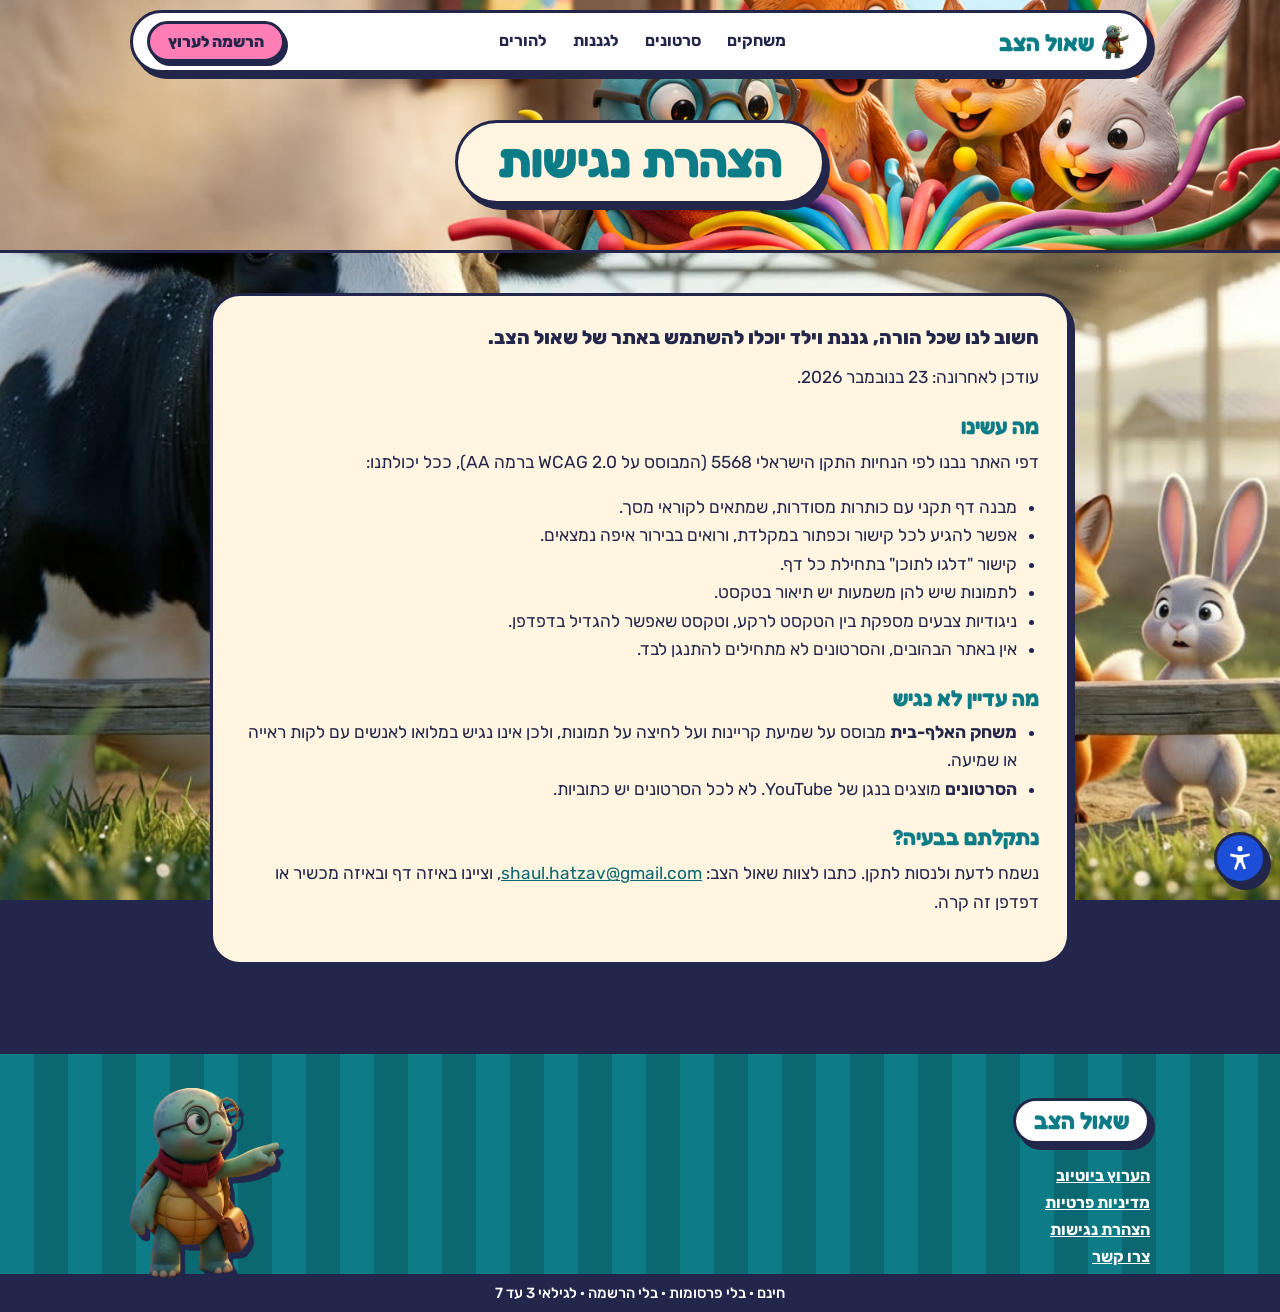
==== accessibility/index.html @ 803a39c1 "Add files via upload" ====
<!doctype html>
<html lang="he" dir="rtl">
<head>
<meta charset="utf-8">
<meta property="og:image" content="https://shaulhatzav.co.il/img/share-sq.jpg">
<meta property="og:image:width" content="500">
<meta property="og:image:height" content="500">
<meta property="og:title" content="הצהרת נגישות | שאול הצב">
<meta property="og:description" content="הצהרת הנגישות של האתר שאול הצב.">
<meta property="og:url" content="https://shaulhatzav.co.il/accessibility/">
<meta property="og:type" content="website">
<meta name="twitter:card" content="summary">
<meta name="viewport" content="width=device-width, initial-scale=1">
<title>הצהרת נגישות | שאול הצב</title>
<meta name="description" content="הצהרת הנגישות של האתר שאול הצב.">
<link rel="canonical" href="https://shaulhatzav.co.il/accessibility/">
<link rel="icon" href="../img/shaul.png">
<link rel="preconnect" href="https://fonts.googleapis.com">
<link rel="preconnect" href="https://fonts.gstatic.com" crossorigin>
<link href="https://fonts.googleapis.com/css2?family=Fredoka:wght@500;600;700&family=Rubik:wght@400;500;700;800;900&display=swap" rel="stylesheet">
<link rel="stylesheet" href="../css/site.css?v=2">
</head>
<body>
<a class="skip" href="#main">דלגו לתוכן</a>
<header class="bar"><div class="b st">
  <a class="logo" href="../index.html"><img src="../img/shaul.png" alt="" width="313" height="398">שאול הצב</a>
  <nav aria-label="ראשי"><a href="../alef-bet/">משחקים</a><a href="../videos/">סרטונים</a><a href="../gan/">לגננות</a><a href="../index.html#about">להורים</a></nav>
  <details class="menu"><summary>תפריט</summary><div class="st"><a href="../alef-bet/">משחקים</a><a href="../videos/">סרטונים</a><a href="../gan/">לגננות</a><a href="../index.html#about">להורים</a></div></details>
  <a class="pill p" href="https://www.youtube.com/channel/UC1-MnNsGyyjfJZPgiCrN3sg?sub_confirmation=1" rel="noopener">הרשמה לערוץ</a>
</div></header>
<main id="main">

<div class="pagehead" style="background-image:url(../img/bg/clay-c.jpg)"><div class="in"><h1 class="st">הצהרת נגישות</h1></div></div>
<div class="page" style="background-image:url(../img/bg/milk-farm.jpg)"><div class="in">
  <div class="panel st">
    <p class="lead">חשוב לנו שכל הורה, גננת וילד יוכלו להשתמש באתר של שאול הצב.</p>
    <p>עודכן לאחרונה: 23 בנובמבר 2026.</p>
    <h2 class="h3">מה עשינו</h2>
    <p>דפי האתר נבנו לפי הנחיות התקן הישראלי 5568 (המבוסס על WCAG 2.0 ברמה AA), ככל יכולתנו:</p>
    <ul>
      <li>מבנה דף תקני עם כותרות מסודרות, שמתאים לקוראי מסך.</li>
      <li>אפשר להגיע לכל קישור וכפתור במקלדת, ורואים בבירור איפה נמצאים.</li>
      <li>קישור "דלגו לתוכן" בתחילת כל דף.</li>
      <li>לתמונות שיש להן משמעות יש תיאור בטקסט.</li>
      <li>ניגודיות צבעים מספקת בין הטקסט לרקע, וטקסט שאפשר להגדיל בדפדפן.</li>
      <li>אין באתר הבהובים, והסרטונים לא מתחילים להתנגן לבד.</li>
    </ul>
    <h2 class="h3">מה עדיין לא נגיש</h2>
    <ul>
      <li><b>משחק האלף-בית</b> מבוסס על שמיעת קריינות ועל לחיצה על תמונות, ולכן אינו נגיש במלואו לאנשים עם לקות ראייה או שמיעה.</li>
      <li><b>הסרטונים</b> מוצגים בנגן של YouTube. לא לכל הסרטונים יש כתוביות.</li>
    </ul>
    <h2 class="h3">נתקלתם בבעיה?</h2>
    <p>נשמח לדעת ולנסות לתקן. כתבו לצוות שאול הצב: <a href="mailto:shaul.hatzav@gmail.com">shaul.hatzav@gmail.com</a>, וציינו באיזה דף ובאיזה מכשיר או דפדפן זה קרה.</p>
  </div>
</div></div>

</main>
<footer><div class="in">
  <div>
    <a class="logo st" href="../index.html">שאול הצב</a>
    <nav aria-label="תחתון">
      <a href="https://www.youtube.com/channel/UC1-MnNsGyyjfJZPgiCrN3sg" rel="noopener">הערוץ ביוטיוב</a>
      <a href="../privacy/">מדיניות פרטיות</a>
      <a href="../accessibility/">הצהרת נגישות</a>
      <a href="mailto:shaul.hatzav@gmail.com">צרו קשר</a>
    </nav>
  </div>
  <img class="s" src="../img/shaul.png" alt="" width="313" height="398" loading="lazy">
</div><div class="copy">חינם · בלי פרסומות · בלי הרשמה · לגילאי 3 עד 7</div></footer>
<a class="a11y st" href="../accessibility/" aria-label="הצהרת נגישות"><svg viewBox="0 0 24 24" aria-hidden="true"><circle cx="12" cy="4" r="2.2"/><path d="M4 8.2c2.6.8 5.3 1.2 8 1.2s5.4-.4 8-1.2l.5 1.9c-1.9.6-3.8 1-5.7 1.2v3.2l2.3 6.6-1.9.7L12.6 16h-1.2l-2.6 6.2-1.9-.7 2.3-6.6v-3.2c-1.9-.2-3.8-.6-5.7-1.2z"/></svg></a>
</body>
</html>
---- css/site.css ----
﻿/* shaulhatzav.co.il — shared styles (23/11/2026).
   Look: real episode art behind every section, text on opaque "sticker" cards (3px ink outline + hard shadow),
   Fredoka headings, Rubik text. Colours with white text are dark enough for WCAG AA (teal-d 4.9:1, purple 5.6:1). */
:root { --cream: #fff5e1; --teal: #17a3a8; --teal-d: #0e7c86; --teal-dd: #0b6770; --yellow: #ffd23f; --red: #d9432a; --pink: #ff7eb6; --purple: #6a48f0; --ink: #22264a; --sky: #7fd0ea; --mint: #a5dcc0; }
* { box-sizing: border-box; }
html { scroll-behavior: smooth; }
html, body { margin: 0; overflow-x: hidden; max-width: 100%; }
body { font-family: 'Rubik', 'Heebo', 'Segoe UI', Arial, sans-serif; color: var(--ink); background: var(--ink); font-size: 100%; }
h1, h2, h3 { font-family: 'Fredoka', 'Rubik', sans-serif; font-weight: 700; margin: 0; line-height: 1.12; }
h2 { font-size: clamp(1.9rem, 5vw, 2.8rem); color: var(--teal-d); }
h3, h2.h3 { font-size: 1.35rem; color: var(--teal-d); margin-top: 22px; }
a { color: var(--teal-dd); }
img { max-width: 100%; height: auto; }
.in { max-width: 1060px; margin: 0 auto; padding: 0 20px; position: relative; }
.st { border: 3px solid var(--ink); box-shadow: 5px 6px 0 var(--ink); }
.skip { position: absolute; top: -60px; right: 10px; background: var(--yellow); color: var(--ink); padding: 10px 16px; border-radius: 12px; font-weight: 800; z-index: 50; }
.skip:focus { top: 10px; }
:focus-visible { outline: 4px solid var(--ink); outline-offset: 3px; box-shadow: 0 0 0 7px #fff; }

.pill { display: inline-block; background: #fff; color: var(--ink); font-weight: 800; text-decoration: none; padding: 11px 24px; border-radius: 999px; font-size: 1.05rem; border: 3px solid var(--ink); box-shadow: 4px 5px 0 var(--ink); transition: transform .12s, box-shadow .12s; }
.pill:hover { transform: translate(2px, 2px); box-shadow: 2px 3px 0 var(--ink); }
.pill.y { background: var(--yellow); }
.pill.big { font-size: 1.35rem; padding: 14px 32px; font-weight: 900; }
.pill.t { background: var(--teal-d); color: #fff; }
.pill.p { background: var(--pink); }

/* top bar */
.bar { position: sticky; top: 10px; z-index: 20; margin: 0 auto; max-width: 1060px; padding: 0 20px; height: 0; }
.bar .b { background: #fff; border-radius: 999px; padding: 8px 10px 8px 14px; display: flex; align-items: center; justify-content: space-between; gap: 10px; }
.logo { font-family: 'Fredoka', sans-serif; font-weight: 700; font-size: 1.45rem; color: var(--teal-d); white-space: nowrap; padding-right: 8px; text-decoration: none; display: inline-flex; align-items: center; gap: 8px; }
.logo img { height: 34px; width: auto; }
.bar nav { display: flex; gap: 22px; font-weight: 700; }
.bar nav a { color: var(--ink); text-decoration: none; padding: 4px 2px; border-bottom: 3px solid transparent; }
.bar nav a:hover, .bar nav a[aria-current] { border-bottom-color: var(--teal-d); }
.bar .pill { padding: 8px 18px; font-size: .98rem; box-shadow: 3px 4px 0 var(--ink); white-space: nowrap; }
.menu { display: none; }

/* sections on episode art */
section, .hero, .pagehead { position: relative; background: center / cover no-repeat; border-bottom: 3px solid var(--ink); }
section { padding: 60px 0; scroll-margin-top: 80px; }
.panel { background: var(--cream); border-radius: 30px; padding: 26px 28px 30px; }
.panel p, .panel li { font-size: 1.08rem; line-height: 1.65; }
.panel p { margin: 10px 0 16px; }
.panel p.lead { font-weight: 800; font-size: 1.2rem; margin-bottom: 0; }
.side { display: grid; grid-template-columns: minmax(0, 480px) 1fr; }
.side.l { grid-template-columns: 1fr minmax(0, 480px); } .side.l .panel { grid-column: 2; }

.hero { background-position: 70% center; padding: 110px 0 70px; min-height: 600px; display: flex; align-items: center; }
.hero .in { width: 100%; }
.hero .panel { background: var(--teal-d); color: #fff; max-width: 480px; margin-right: auto; margin-left: 0; text-align: center; padding: 26px 24px 30px; position: relative; }
.hero h1 { font-size: clamp(2.5rem, 7vw, 4rem); color: #fff; -webkit-text-stroke: 9px var(--ink); paint-order: stroke fill; }
.hero h1 span { color: var(--yellow); white-space: nowrap; }
.hero p { font-size: 1.15rem; font-weight: 500; line-height: 1.5; margin: 12px 0 18px; }
.btns { display: flex; gap: 12px; flex-wrap: wrap; justify-content: center; }
.new { position: absolute; top: -20px; right: 8px; background: var(--red); color: #fff; font-weight: 900; padding: 7px 16px; border-radius: 16px; transform: rotate(6deg); }
.rib { overflow: hidden; padding: 16px 0; margin: -32px 0 -18px; position: relative; z-index: 3; }
.ribbon { background: var(--yellow); border-block: 3px solid var(--ink); transform: rotate(-1.4deg) scale(1.05); font-family: 'Fredoka', sans-serif; font-weight: 700; font-size: 1.45rem; white-space: nowrap; overflow: hidden; padding: 9px 0; text-align: center; }

.title { display: table; margin: 0 auto 26px; background: var(--cream); border-radius: 999px; padding: 8px 34px 12px; text-align: center; }
.grid { display: grid; grid-template-columns: repeat(3, 1fr); gap: 20px; }
.card { border-radius: 26px; overflow: hidden; background: #fff; text-align: center; display: flex; flex-direction: column; }
.card .pic { aspect-ratio: 16 / 10; background: center / cover; position: relative; border-bottom: 3px solid var(--ink); display: block; }
.card .pic span { position: absolute; inset: 0; display: grid; place-items: center; font-size: 3rem; color: #fff; text-shadow: 0 3px 0 var(--ink); }
.card .ft { padding: 14px 12px 18px; display: flex; flex-direction: column; align-items: center; flex: 1; }
.tag { display: inline-block; font-weight: 800; font-size: .85rem; padding: 3px 12px; border-radius: 999px; border: 2px solid var(--ink); margin-bottom: 8px; }
.card h3 { font-family: 'Rubik', sans-serif; font-weight: 800; font-size: 1.12rem; color: var(--ink); margin: 0 0 12px; line-height: 1.3; flex: 1; }

.player { margin-top: 26px; background: var(--cream); border-radius: 30px; padding: 18px 18px 20px; }
.player h3, .player h2.h3 { margin: 0 6px 12px; }
.frame { position: relative; aspect-ratio: 16 / 9; border-radius: 20px; overflow: hidden; background: #000; border: 3px solid var(--ink); }
.frame iframe { position: absolute; inset: 0; width: 100%; height: 100%; border: 0; }
.player .row { display: flex; flex-wrap: wrap; gap: 12px; align-items: center; justify-content: space-between; margin: 14px 6px 0; }
.player .row p { margin: 0; font-weight: 600; }

.friends { min-height: 560px; display: flex; align-items: flex-start; background-position: center 60%; }
.friends .in { width: 100%; text-align: center; }
.friends .title { margin-bottom: 0; }
.friends p { display: table; margin: 12px auto 0; background: #fff; border-radius: 18px; padding: 8px 18px; font-weight: 600; font-size: 1.05rem; }

.pocket .panel { background: var(--purple); color: #fff; display: grid; grid-template-columns: 1fr auto; gap: 26px; align-items: center; max-width: 780px; margin: 0 auto; }
.pocket h2 { color: #fff; -webkit-text-stroke: 7px var(--ink); paint-order: stroke fill; }
.pocket ol { margin: 0 0 18px; padding: 0 20px 0 0; font-weight: 700; line-height: 1.9; }
.qr { background: #fff; border-radius: 24px; padding: 12px; width: 190px; text-align: center; color: var(--ink); font-weight: 800; }
.qr img { width: 100%; height: auto; display: block; margin-bottom: 6px; image-rendering: pixelated; }

/* inner pages */
.pagehead { padding: 120px 0 46px; text-align: center; }
.pagehead h1 { display: inline-block; background: var(--cream); border-radius: 999px; padding: 10px 40px 14px; font-size: clamp(2rem, 6vw, 3rem); color: var(--teal-d); }
.page { background: center / cover fixed no-repeat; padding: 40px 0 60px; border-bottom: 3px solid var(--ink); }
.page .panel { max-width: 860px; margin: 0 auto 26px; }
.page .panel > :first-child { margin-top: 0; }
.page ul, .page ol { padding-right: 22px; margin: 8px 0 16px; }
.letters { display: grid; grid-template-columns: repeat(auto-fill, minmax(120px, 1fr)); gap: 10px; margin: 14px 0 6px; padding: 0; list-style: none; }
.letters li { background: #fff; border: 2px solid var(--ink); border-radius: 16px; padding: 8px 10px; text-align: center; font-weight: 700; line-height: 1.3; }
.letters b { display: block; font-family: 'Fredoka', sans-serif; font-size: 2rem; color: var(--teal-d); line-height: 1; }
.world { font-weight: 800; margin: 18px 0 0; }
.vgrid { display: grid; grid-template-columns: 1fr 1fr; gap: 22px; }
.vgrid .player { margin: 0; }

footer { background: repeating-linear-gradient(90deg, var(--teal-d) 0 34px, var(--teal-dd) 34px 68px); color: #fff; padding: 34px 0 0; position: relative; }
footer .in { display: flex; justify-content: space-between; align-items: flex-end; gap: 20px; }
footer .logo { background: #fff; border-radius: 999px; padding: 5px 18px 7px; margin-bottom: 14px; }
footer nav a { color: #fff; font-weight: 700; display: block; margin: 8px 0; }
footer img.s { height: 190px; width: auto; margin-bottom: -4px; filter: drop-shadow(5px 6px 0 var(--ink)); }
.copy { background: var(--ink); color: #fff; text-align: center; padding: 10px; font-size: .92rem; font-weight: 500; }
.a11y { position: fixed; z-index: 30; bottom: 16px; right: 14px; width: 52px; height: 52px; border-radius: 50%; display: grid; place-items: center; background: #1d4ed8; text-decoration: none; }
.a11y svg { width: 28px; height: 28px; fill: #fff; }

@media (max-width: 760px) {
  .bar nav { display: none; }
  .menu { display: block; position: relative; }
  .menu summary { list-style: none; cursor: pointer; font-weight: 800; padding: 6px 12px; border: 3px solid var(--ink); border-radius: 999px; background: var(--yellow); }
  .menu summary::-webkit-details-marker { display: none; }
  .menu div { position: absolute; top: 48px; left: -10px; background: #fff; border-radius: 20px; padding: 8px 16px; min-width: 200px; }
  .menu div a { display: block; padding: 10px 0; font-weight: 700; color: var(--ink); text-decoration: none; border-bottom: 2px solid #22264a22; }
  .menu div a:last-child { border-bottom: 0; }
  .bar .b { padding: 6px 8px 6px 10px; gap: 6px; } .logo { font-size: 1.2rem; padding-right: 2px; } .logo img { height: 28px; }
  .bar .pill { padding: 7px 12px; font-size: .9rem; }
  .hero { padding: 300px 0 46px; min-height: 0; background-position: 62% top; background-size: auto 330px; background-color: var(--teal-d); align-items: flex-end; }
  .hero .panel { margin: 0 auto; }
  section { padding: 230px 0 34px; background-size: auto 250px; background-position: center top; background-color: var(--cream); }
  section.plain { padding-top: 40px; background-size: cover; }
  .side, .side.l { grid-template-columns: 1fr; } .side.l .panel { grid-column: 1; }
  .grid { grid-template-columns: 1fr 1fr; gap: 14px; }
  .grid .card:first-child { grid-column: 1 / -1; }
  .friends { min-height: 0; padding-top: 30px; padding-bottom: 250px; background-position: center bottom; }
  .pocket .panel { grid-template-columns: 1fr; text-align: center; } .pocket ol { display: inline-block; text-align: right; } .qr { margin: 0 auto; }
  .ribbon { font-size: 1.1rem; }
  .panel { padding: 22px 20px 24px; }
  .pagehead { padding: 96px 0 30px; }
  .page { background-attachment: scroll; padding: 26px 0 40px; }
  .vgrid { grid-template-columns: 1fr; }
  footer img.s { height: 130px; width: auto; }
}
@media (prefers-reduced-motion: reduce) { html { scroll-behavior: auto; } .pill { transition: none; } .pill:hover { transform: none; } }
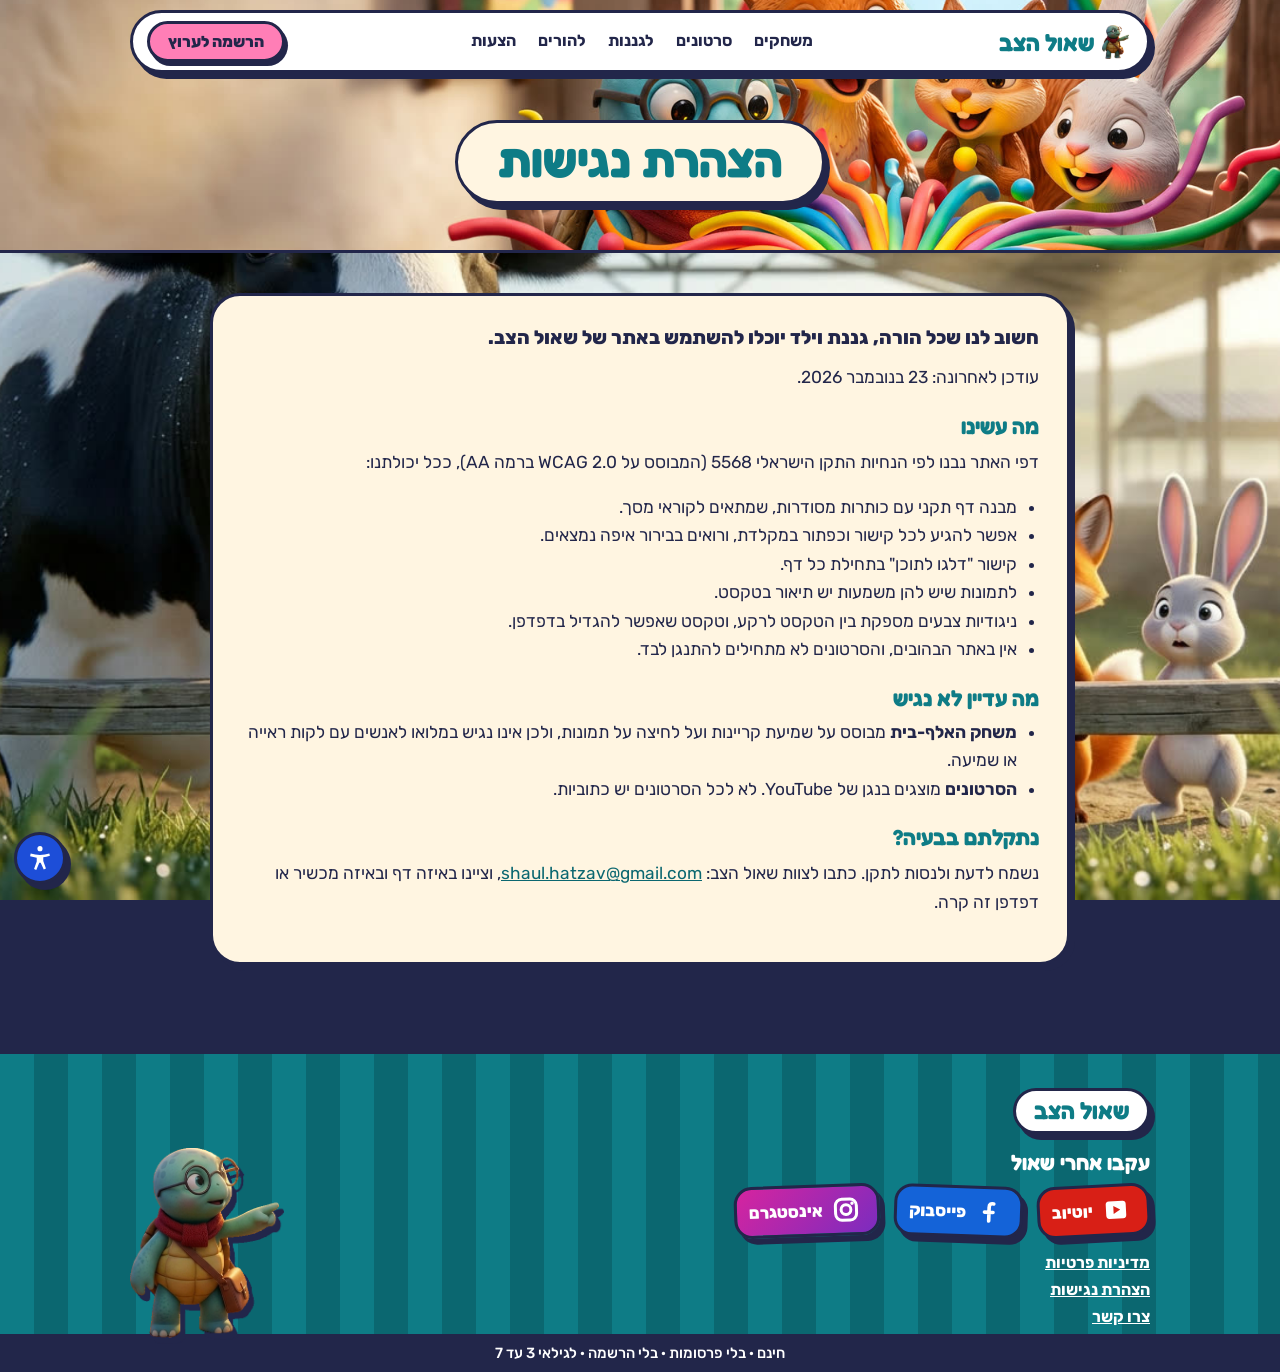
==== commit b8da7a0f: "Add files via upload" ====
--- a/accessibility/index.html
+++ b/accessibility/index.html
@@ -18,14 +18,14 @@
 <link rel="preconnect" href="https://fonts.googleapis.com">
 <link rel="preconnect" href="https://fonts.gstatic.com" crossorigin>
 <link href="https://fonts.googleapis.com/css2?family=Fredoka:wght@500;600;700&family=Rubik:wght@400;500;700;800;900&display=swap" rel="stylesheet">
-<link rel="stylesheet" href="../css/site.css?v=2">
+<link rel="stylesheet" href="../css/site.css?v=5">
 </head>
 <body>
 <a class="skip" href="#main">דלגו לתוכן</a>
 <header class="bar"><div class="b st">
   <a class="logo" href="../index.html"><img src="../img/shaul.png" alt="" width="313" height="398">שאול הצב</a>
-  <nav aria-label="ראשי"><a href="../alef-bet/">משחקים</a><a href="../videos/">סרטונים</a><a href="../gan/">לגננות</a><a href="../index.html#about">להורים</a></nav>
-  <details class="menu"><summary>תפריט</summary><div class="st"><a href="../alef-bet/">משחקים</a><a href="../videos/">סרטונים</a><a href="../gan/">לגננות</a><a href="../index.html#about">להורים</a></div></details>
+  <nav aria-label="ראשי"><a href="../alef-bet/">משחקים</a><a href="../videos/">סרטונים</a><a href="../gan/">לגננות</a><a href="../index.html#about">להורים</a><a href="../index.html#ideas">הצעות</a></nav>
+  <details class="menu"><summary>תפריט</summary><div class="st"><a href="../alef-bet/">משחקים</a><a href="../videos/">סרטונים</a><a href="../gan/">לגננות</a><a href="../index.html#about">להורים</a><a href="../index.html#ideas">הצעות</a></div></details>
   <a class="pill p" href="https://www.youtube.com/channel/UC1-MnNsGyyjfJZPgiCrN3sg?sub_confirmation=1" rel="noopener">הרשמה לערוץ</a>
 </div></header>
 <main id="main">
@@ -60,7 +60,7 @@
   <div>
     <a class="logo st" href="../index.html">שאול הצב</a>
     <nav aria-label="תחתון">
-      <a href="https://www.youtube.com/channel/UC1-MnNsGyyjfJZPgiCrN3sg" rel="noopener">הערוץ ביוטיוב</a>
+      <div class="follow"><p class="fh">עקבו אחרי שאול</p><div class="soc"><a class="st yt" href="https://www.youtube.com/channel/UC1-MnNsGyyjfJZPgiCrN3sg" rel="noopener" aria-label="שאול הצב ביוטיוב"><svg viewBox="0 0 24 24" aria-hidden="true"><path d="M4 7.6q0-2.6 2.6-2.6h10.8q2.6 0 2.6 2.6v8.8q0 2.6-2.6 2.6H6.6q-2.6 0-2.6-2.6z" fill="#fff"/><path d="M10 8.8l5.4 3.2-5.4 3.2z" fill="#d81f16"/></svg><span>יוטיוב</span></a><a class="st fb" href="https://www.facebook.com/profile.php?id=61596249973503" rel="noopener" aria-label="שאול הצב בפייסבוק"><svg viewBox="0 0 24 24" aria-hidden="true"><path d="M15.6 5.4q-3.6-.8-3.6 3v10.8M8.4 12.2h6.8" fill="none" stroke="#fff" stroke-width="2.9" stroke-linecap="round" stroke-linejoin="round"/></svg><span>פייסבוק</span></a><a class="st ig" href="https://www.instagram.com/shaul.hatzav/" rel="noopener" aria-label="שאול הצב באינסטגרם"><svg viewBox="0 0 24 24" aria-hidden="true"><rect x="3.6" y="3.6" width="16.8" height="16.8" rx="5.2" fill="none" stroke="#fff" stroke-width="2.4"/><circle cx="12" cy="12" r="3.9" fill="none" stroke="#fff" stroke-width="2.4"/><circle cx="17" cy="7" r="1.4" fill="#fff"/></svg><span>אינסטגרם</span></a></div></div>
       <a href="../privacy/">מדיניות פרטיות</a>
       <a href="../accessibility/">הצהרת נגישות</a>
       <a href="mailto:shaul.hatzav@gmail.com">צרו קשר</a>
--- a/css/site.css
+++ b/css/site.css
@@ -1,137 +1,149 @@
-﻿/* shaulhatzav.co.il — shared styles (23/11/2026).
-   Look: real episode art behind every section, text on opaque "sticker" cards (3px ink outline + hard shadow),
-   Fredoka headings, Rubik text. Colours with white text are dark enough for WCAG AA (teal-d 4.9:1, purple 5.6:1). */
-:root { --cream: #fff5e1; --teal: #17a3a8; --teal-d: #0e7c86; --teal-dd: #0b6770; --yellow: #ffd23f; --red: #d9432a; --pink: #ff7eb6; --purple: #6a48f0; --ink: #22264a; --sky: #7fd0ea; --mint: #a5dcc0; }
-* { box-sizing: border-box; }
-html { scroll-behavior: smooth; }
-html, body { margin: 0; overflow-x: hidden; max-width: 100%; }
-body { font-family: 'Rubik', 'Heebo', 'Segoe UI', Arial, sans-serif; color: var(--ink); background: var(--ink); font-size: 100%; }
-h1, h2, h3 { font-family: 'Fredoka', 'Rubik', sans-serif; font-weight: 700; margin: 0; line-height: 1.12; }
-h2 { font-size: clamp(1.9rem, 5vw, 2.8rem); color: var(--teal-d); }
-h3, h2.h3 { font-size: 1.35rem; color: var(--teal-d); margin-top: 22px; }
-a { color: var(--teal-dd); }
-img { max-width: 100%; height: auto; }
-.in { max-width: 1060px; margin: 0 auto; padding: 0 20px; position: relative; }
-.st { border: 3px solid var(--ink); box-shadow: 5px 6px 0 var(--ink); }
-.skip { position: absolute; top: -60px; right: 10px; background: var(--yellow); color: var(--ink); padding: 10px 16px; border-radius: 12px; font-weight: 800; z-index: 50; }
-.skip:focus { top: 10px; }
-:focus-visible { outline: 4px solid var(--ink); outline-offset: 3px; box-shadow: 0 0 0 7px #fff; }
-
-.pill { display: inline-block; background: #fff; color: var(--ink); font-weight: 800; text-decoration: none; padding: 11px 24px; border-radius: 999px; font-size: 1.05rem; border: 3px solid var(--ink); box-shadow: 4px 5px 0 var(--ink); transition: transform .12s, box-shadow .12s; }
-.pill:hover { transform: translate(2px, 2px); box-shadow: 2px 3px 0 var(--ink); }
-.pill.y { background: var(--yellow); }
-.pill.big { font-size: 1.35rem; padding: 14px 32px; font-weight: 900; }
-.pill.t { background: var(--teal-d); color: #fff; }
-.pill.p { background: var(--pink); }
-
-/* top bar */
-.bar { position: sticky; top: 10px; z-index: 20; margin: 0 auto; max-width: 1060px; padding: 0 20px; height: 0; }
-.bar .b { background: #fff; border-radius: 999px; padding: 8px 10px 8px 14px; display: flex; align-items: center; justify-content: space-between; gap: 10px; }
-.logo { font-family: 'Fredoka', sans-serif; font-weight: 700; font-size: 1.45rem; color: var(--teal-d); white-space: nowrap; padding-right: 8px; text-decoration: none; display: inline-flex; align-items: center; gap: 8px; }
-.logo img { height: 34px; width: auto; }
-.bar nav { display: flex; gap: 22px; font-weight: 700; }
-.bar nav a { color: var(--ink); text-decoration: none; padding: 4px 2px; border-bottom: 3px solid transparent; }
-.bar nav a:hover, .bar nav a[aria-current] { border-bottom-color: var(--teal-d); }
-.bar .pill { padding: 8px 18px; font-size: .98rem; box-shadow: 3px 4px 0 var(--ink); white-space: nowrap; }
-.menu { display: none; }
-
-/* sections on episode art */
-section, .hero, .pagehead { position: relative; background: center / cover no-repeat; border-bottom: 3px solid var(--ink); }
-section { padding: 60px 0; scroll-margin-top: 80px; }
-.panel { background: var(--cream); border-radius: 30px; padding: 26px 28px 30px; }
-.panel p, .panel li { font-size: 1.08rem; line-height: 1.65; }
-.panel p { margin: 10px 0 16px; }
-.panel p.lead { font-weight: 800; font-size: 1.2rem; margin-bottom: 0; }
-.side { display: grid; grid-template-columns: minmax(0, 480px) 1fr; }
-.side.l { grid-template-columns: 1fr minmax(0, 480px); } .side.l .panel { grid-column: 2; }
-
-.hero { background-position: 70% center; padding: 110px 0 70px; min-height: 600px; display: flex; align-items: center; }
-.hero .in { width: 100%; }
-.hero .panel { background: var(--teal-d); color: #fff; max-width: 480px; margin-right: auto; margin-left: 0; text-align: center; padding: 26px 24px 30px; position: relative; }
-.hero h1 { font-size: clamp(2.5rem, 7vw, 4rem); color: #fff; -webkit-text-stroke: 9px var(--ink); paint-order: stroke fill; }
-.hero h1 span { color: var(--yellow); white-space: nowrap; }
-.hero p { font-size: 1.15rem; font-weight: 500; line-height: 1.5; margin: 12px 0 18px; }
-.btns { display: flex; gap: 12px; flex-wrap: wrap; justify-content: center; }
-.new { position: absolute; top: -20px; right: 8px; background: var(--red); color: #fff; font-weight: 900; padding: 7px 16px; border-radius: 16px; transform: rotate(6deg); }
-.rib { overflow: hidden; padding: 16px 0; margin: -32px 0 -18px; position: relative; z-index: 3; }
-.ribbon { background: var(--yellow); border-block: 3px solid var(--ink); transform: rotate(-1.4deg) scale(1.05); font-family: 'Fredoka', sans-serif; font-weight: 700; font-size: 1.45rem; white-space: nowrap; overflow: hidden; padding: 9px 0; text-align: center; }
-
-.title { display: table; margin: 0 auto 26px; background: var(--cream); border-radius: 999px; padding: 8px 34px 12px; text-align: center; }
-.grid { display: grid; grid-template-columns: repeat(3, 1fr); gap: 20px; }
-.card { border-radius: 26px; overflow: hidden; background: #fff; text-align: center; display: flex; flex-direction: column; }
-.card .pic { aspect-ratio: 16 / 10; background: center / cover; position: relative; border-bottom: 3px solid var(--ink); display: block; }
-.card .pic span { position: absolute; inset: 0; display: grid; place-items: center; font-size: 3rem; color: #fff; text-shadow: 0 3px 0 var(--ink); }
-.card .ft { padding: 14px 12px 18px; display: flex; flex-direction: column; align-items: center; flex: 1; }
-.tag { display: inline-block; font-weight: 800; font-size: .85rem; padding: 3px 12px; border-radius: 999px; border: 2px solid var(--ink); margin-bottom: 8px; }
-.card h3 { font-family: 'Rubik', sans-serif; font-weight: 800; font-size: 1.12rem; color: var(--ink); margin: 0 0 12px; line-height: 1.3; flex: 1; }
-
-.player { margin-top: 26px; background: var(--cream); border-radius: 30px; padding: 18px 18px 20px; }
-.player h3, .player h2.h3 { margin: 0 6px 12px; }
-.frame { position: relative; aspect-ratio: 16 / 9; border-radius: 20px; overflow: hidden; background: #000; border: 3px solid var(--ink); }
-.frame iframe { position: absolute; inset: 0; width: 100%; height: 100%; border: 0; }
-.player .row { display: flex; flex-wrap: wrap; gap: 12px; align-items: center; justify-content: space-between; margin: 14px 6px 0; }
-.player .row p { margin: 0; font-weight: 600; }
-
-.friends { min-height: 560px; display: flex; align-items: flex-start; background-position: center 60%; }
-.friends .in { width: 100%; text-align: center; }
-.friends .title { margin-bottom: 0; }
-.friends p { display: table; margin: 12px auto 0; background: #fff; border-radius: 18px; padding: 8px 18px; font-weight: 600; font-size: 1.05rem; }
-
-.pocket .panel { background: var(--purple); color: #fff; display: grid; grid-template-columns: 1fr auto; gap: 26px; align-items: center; max-width: 780px; margin: 0 auto; }
-.pocket h2 { color: #fff; -webkit-text-stroke: 7px var(--ink); paint-order: stroke fill; }
-.pocket ol { margin: 0 0 18px; padding: 0 20px 0 0; font-weight: 700; line-height: 1.9; }
-.qr { background: #fff; border-radius: 24px; padding: 12px; width: 190px; text-align: center; color: var(--ink); font-weight: 800; }
-.qr img { width: 100%; height: auto; display: block; margin-bottom: 6px; image-rendering: pixelated; }
-
-/* inner pages */
-.pagehead { padding: 120px 0 46px; text-align: center; }
-.pagehead h1 { display: inline-block; background: var(--cream); border-radius: 999px; padding: 10px 40px 14px; font-size: clamp(2rem, 6vw, 3rem); color: var(--teal-d); }
-.page { background: center / cover fixed no-repeat; padding: 40px 0 60px; border-bottom: 3px solid var(--ink); }
-.page .panel { max-width: 860px; margin: 0 auto 26px; }
-.page .panel > :first-child { margin-top: 0; }
-.page ul, .page ol { padding-right: 22px; margin: 8px 0 16px; }
-.letters { display: grid; grid-template-columns: repeat(auto-fill, minmax(120px, 1fr)); gap: 10px; margin: 14px 0 6px; padding: 0; list-style: none; }
-.letters li { background: #fff; border: 2px solid var(--ink); border-radius: 16px; padding: 8px 10px; text-align: center; font-weight: 700; line-height: 1.3; }
-.letters b { display: block; font-family: 'Fredoka', sans-serif; font-size: 2rem; color: var(--teal-d); line-height: 1; }
-.world { font-weight: 800; margin: 18px 0 0; }
-.vgrid { display: grid; grid-template-columns: 1fr 1fr; gap: 22px; }
-.vgrid .player { margin: 0; }
-
-footer { background: repeating-linear-gradient(90deg, var(--teal-d) 0 34px, var(--teal-dd) 34px 68px); color: #fff; padding: 34px 0 0; position: relative; }
-footer .in { display: flex; justify-content: space-between; align-items: flex-end; gap: 20px; }
-footer .logo { background: #fff; border-radius: 999px; padding: 5px 18px 7px; margin-bottom: 14px; }
-footer nav a { color: #fff; font-weight: 700; display: block; margin: 8px 0; }
-footer img.s { height: 190px; width: auto; margin-bottom: -4px; filter: drop-shadow(5px 6px 0 var(--ink)); }
-.copy { background: var(--ink); color: #fff; text-align: center; padding: 10px; font-size: .92rem; font-weight: 500; }
-.a11y { position: fixed; z-index: 30; bottom: 16px; right: 14px; width: 52px; height: 52px; border-radius: 50%; display: grid; place-items: center; background: #1d4ed8; text-decoration: none; }
-.a11y svg { width: 28px; height: 28px; fill: #fff; }
-
-@media (max-width: 760px) {
-  .bar nav { display: none; }
-  .menu { display: block; position: relative; }
-  .menu summary { list-style: none; cursor: pointer; font-weight: 800; padding: 6px 12px; border: 3px solid var(--ink); border-radius: 999px; background: var(--yellow); }
-  .menu summary::-webkit-details-marker { display: none; }
-  .menu div { position: absolute; top: 48px; left: -10px; background: #fff; border-radius: 20px; padding: 8px 16px; min-width: 200px; }
-  .menu div a { display: block; padding: 10px 0; font-weight: 700; color: var(--ink); text-decoration: none; border-bottom: 2px solid #22264a22; }
-  .menu div a:last-child { border-bottom: 0; }
-  .bar .b { padding: 6px 8px 6px 10px; gap: 6px; } .logo { font-size: 1.2rem; padding-right: 2px; } .logo img { height: 28px; }
-  .bar .pill { padding: 7px 12px; font-size: .9rem; }
-  .hero { padding: 300px 0 46px; min-height: 0; background-position: 62% top; background-size: auto 330px; background-color: var(--teal-d); align-items: flex-end; }
-  .hero .panel { margin: 0 auto; }
-  section { padding: 230px 0 34px; background-size: auto 250px; background-position: center top; background-color: var(--cream); }
-  section.plain { padding-top: 40px; background-size: cover; }
-  .side, .side.l { grid-template-columns: 1fr; } .side.l .panel { grid-column: 1; }
-  .grid { grid-template-columns: 1fr 1fr; gap: 14px; }
-  .grid .card:first-child { grid-column: 1 / -1; }
-  .friends { min-height: 0; padding-top: 30px; padding-bottom: 250px; background-position: center bottom; }
-  .pocket .panel { grid-template-columns: 1fr; text-align: center; } .pocket ol { display: inline-block; text-align: right; } .qr { margin: 0 auto; }
-  .ribbon { font-size: 1.1rem; }
-  .panel { padding: 22px 20px 24px; }
-  .pagehead { padding: 96px 0 30px; }
-  .page { background-attachment: scroll; padding: 26px 0 40px; }
-  .vgrid { grid-template-columns: 1fr; }
-  footer img.s { height: 130px; width: auto; }
-}
-@media (prefers-reduced-motion: reduce) { html { scroll-behavior: auto; } .pill { transition: none; } .pill:hover { transform: none; } }
+﻿/* shaulhatzav.co.il — shared styles (23/11/2026).
+   Look: real episode art behind every section, text on opaque "sticker" cards (3px ink outline + hard shadow),
+   Fredoka headings, Rubik text. Colours with white text are dark enough for WCAG AA (teal-d 4.9:1, purple 5.6:1). */
+:root { --cream: #fff5e1; --teal: #17a3a8; --teal-d: #0e7c86; --teal-dd: #0b6770; --yellow: #ffd23f; --red: #d9432a; --pink: #ff7eb6; --purple: #6a48f0; --ink: #22264a; --sky: #7fd0ea; --mint: #a5dcc0; }
+* { box-sizing: border-box; }
+html { scroll-behavior: smooth; }
+html, body { margin: 0; overflow-x: hidden; max-width: 100%; }
+body { font-family: 'Rubik', 'Heebo', 'Segoe UI', Arial, sans-serif; color: var(--ink); background: var(--ink); font-size: 100%; }
+h1, h2, h3 { font-family: 'Fredoka', 'Rubik', sans-serif; font-weight: 700; margin: 0; line-height: 1.12; }
+h2 { font-size: clamp(1.9rem, 5vw, 2.8rem); color: var(--teal-d); }
+h3, h2.h3 { font-size: 1.35rem; color: var(--teal-d); margin-top: 22px; }
+a { color: var(--teal-dd); }
+img { max-width: 100%; height: auto; }
+.in { max-width: 1060px; margin: 0 auto; padding: 0 20px; position: relative; }
+.st { border: 3px solid var(--ink); box-shadow: 5px 6px 0 var(--ink); }
+.skip { position: absolute; top: -60px; right: 10px; background: var(--yellow); color: var(--ink); padding: 10px 16px; border-radius: 12px; font-weight: 800; z-index: 50; }
+.skip:focus { top: 10px; }
+:focus-visible { outline: 4px solid var(--ink); outline-offset: 3px; box-shadow: 0 0 0 7px #fff; }
+
+.pill { display: inline-block; background: #fff; color: var(--ink); font-weight: 800; text-decoration: none; padding: 11px 24px; border-radius: 999px; font-size: 1.05rem; border: 3px solid var(--ink); box-shadow: 4px 5px 0 var(--ink); transition: transform .12s, box-shadow .12s; }
+.pill:hover { transform: translate(2px, 2px); box-shadow: 2px 3px 0 var(--ink); }
+.pill.y { background: var(--yellow); }
+.pill.big { font-size: 1.35rem; padding: 14px 32px; font-weight: 900; }
+.pill.t { background: var(--teal-d); color: #fff; }
+.pill.p { background: var(--pink); }
+
+/* top bar */
+.bar { position: sticky; top: 10px; z-index: 20; margin: 0 auto; max-width: 1060px; padding: 0 20px; height: 0; }
+.bar .b { background: #fff; border-radius: 999px; padding: 8px 10px 8px 14px; display: flex; align-items: center; justify-content: space-between; gap: 10px; }
+.logo { font-family: 'Fredoka', sans-serif; font-weight: 700; font-size: 1.45rem; color: var(--teal-d); white-space: nowrap; padding-right: 8px; text-decoration: none; display: inline-flex; align-items: center; gap: 8px; }
+.logo img { height: 34px; width: auto; }
+.bar nav { display: flex; gap: 18px; font-weight: 700; }
+.bar nav a { color: var(--ink); text-decoration: none; padding: 4px 2px; border-bottom: 3px solid transparent; }
+.bar nav a:hover, .bar nav a[aria-current] { border-bottom-color: var(--teal-d); }
+.bar .pill { padding: 8px 18px; font-size: .98rem; box-shadow: 3px 4px 0 var(--ink); white-space: nowrap; }
+.menu { display: none; }
+
+/* sections on episode art */
+section, .hero, .pagehead { position: relative; background: center / cover no-repeat; border-bottom: 3px solid var(--ink); }
+section { padding: 60px 0; scroll-margin-top: 80px; }
+.panel { background: var(--cream); border-radius: 30px; padding: 26px 28px 30px; }
+.panel p, .panel li { font-size: 1.08rem; line-height: 1.65; }
+.panel p { margin: 10px 0 16px; }
+.panel p.lead { font-weight: 800; font-size: 1.2rem; margin-bottom: 0; }
+.side { display: grid; grid-template-columns: minmax(0, 480px) 1fr; }
+.side.l { grid-template-columns: 1fr minmax(0, 480px); } .side.l .panel { grid-column: 2; }
+
+.hero { background-position: 70% center; padding: 110px 0 70px; min-height: 600px; display: flex; align-items: center; }
+.hero .in { width: 100%; }
+.hero .panel { background: var(--teal-d); color: #fff; max-width: 480px; margin-right: auto; margin-left: 0; text-align: center; padding: 26px 24px 30px; position: relative; }
+.hero h1 { font-size: clamp(2.5rem, 7vw, 4rem); color: #fff; -webkit-text-stroke: 9px var(--ink); paint-order: stroke fill; }
+.hero h1 span { color: var(--yellow); white-space: nowrap; }
+.hero p { font-size: 1.15rem; font-weight: 500; line-height: 1.5; margin: 12px 0 18px; }
+.btns { display: flex; gap: 12px; flex-wrap: wrap; justify-content: center; }
+.new { position: absolute; top: -20px; right: 8px; background: var(--red); color: #fff; font-weight: 900; padding: 7px 16px; border-radius: 16px; transform: rotate(6deg); }
+.rib { overflow: hidden; padding: 16px 0; margin: -32px 0 -18px; position: relative; z-index: 3; }
+.ribbon { background: var(--yellow); border-block: 3px solid var(--ink); transform: rotate(-1.4deg) scale(1.05); font-family: 'Fredoka', sans-serif; font-weight: 700; font-size: 1.45rem; white-space: nowrap; overflow: hidden; padding: 9px 0; text-align: center; }
+
+.title { display: table; margin: 0 auto 26px; background: var(--cream); border-radius: 999px; padding: 8px 34px 12px; text-align: center; }
+.grid { display: grid; grid-template-columns: repeat(3, 1fr); gap: 20px; }
+.card { border-radius: 26px; overflow: hidden; background: #fff; text-align: center; display: flex; flex-direction: column; }
+.card .pic { aspect-ratio: 16 / 10; background: center / cover; position: relative; border-bottom: 3px solid var(--ink); display: block; }
+.card .pic span { position: absolute; inset: 0; display: grid; place-items: center; font-size: 3rem; color: #fff; text-shadow: 0 3px 0 var(--ink); }
+.card .ft { padding: 14px 12px 18px; display: flex; flex-direction: column; align-items: center; flex: 1; }
+.tag { display: inline-block; font-weight: 800; font-size: .85rem; padding: 3px 12px; border-radius: 999px; border: 2px solid var(--ink); margin-bottom: 8px; }
+.card h3 { font-family: 'Rubik', sans-serif; font-weight: 800; font-size: 1.12rem; color: var(--ink); margin: 0 0 12px; line-height: 1.3; flex: 1; }
+
+.player { margin-top: 26px; background: var(--cream); border-radius: 30px; padding: 18px 18px 20px; }
+.player h3, .player h2.h3 { margin: 0 6px 12px; }
+.frame { position: relative; aspect-ratio: 16 / 9; border-radius: 20px; overflow: hidden; background: #000; border: 3px solid var(--ink); }
+.frame iframe { position: absolute; inset: 0; width: 100%; height: 100%; border: 0; }
+.player .row { display: flex; flex-wrap: wrap; gap: 12px; align-items: center; justify-content: space-between; margin: 14px 6px 0; }
+.player .row p { margin: 0; font-weight: 600; }
+
+.panel p.note { font-size: .95rem; margin: 14px 0 0; color: #3d4266; }
+.friends { min-height: 560px; display: flex; align-items: flex-start; background-position: center 60%; }
+.friends .in { width: 100%; text-align: center; }
+.friends .title { margin-bottom: 0; }
+.friends p { display: table; margin: 12px auto 0; background: #fff; border-radius: 18px; padding: 8px 18px; font-weight: 600; font-size: 1.05rem; }
+
+.pocket .panel { background: var(--purple); color: #fff; display: grid; grid-template-columns: 1fr auto; gap: 26px; align-items: center; max-width: 780px; margin: 0 auto; }
+.pocket h2 { color: #fff; -webkit-text-stroke: 7px var(--ink); paint-order: stroke fill; }
+.pocket ol { margin: 0 0 18px; padding: 0 20px 0 0; font-weight: 700; line-height: 1.9; }
+.qr { background: #fff; border-radius: 24px; padding: 12px; width: 190px; text-align: center; color: var(--ink); font-weight: 800; }
+.qr img { width: 100%; height: auto; display: block; margin-bottom: 6px; image-rendering: pixelated; }
+
+/* inner pages */
+.pagehead { padding: 120px 0 46px; text-align: center; }
+.pagehead h1 { display: inline-block; background: var(--cream); border-radius: 999px; padding: 10px 40px 14px; font-size: clamp(2rem, 6vw, 3rem); color: var(--teal-d); }
+.page { background: center / cover fixed no-repeat; padding: 40px 0 60px; border-bottom: 3px solid var(--ink); }
+.page .panel { max-width: 860px; margin: 0 auto 26px; }
+.page .panel > :first-child { margin-top: 0; }
+.page ul, .page ol { padding-right: 22px; margin: 8px 0 16px; }
+.letters { display: grid; grid-template-columns: repeat(auto-fill, minmax(120px, 1fr)); gap: 10px; margin: 14px 0 6px; padding: 0; list-style: none; }
+.letters li { background: #fff; border: 2px solid var(--ink); border-radius: 16px; padding: 8px 10px; text-align: center; font-weight: 700; line-height: 1.3; }
+.letters b { display: block; font-family: 'Fredoka', sans-serif; font-size: 2rem; color: var(--teal-d); line-height: 1; }
+.world { font-weight: 800; margin: 18px 0 0; }
+.vgrid { display: grid; grid-template-columns: 1fr 1fr; gap: 22px; }
+.vgrid .player { margin: 0; }
+
+footer { background: repeating-linear-gradient(90deg, var(--teal-d) 0 34px, var(--teal-dd) 34px 68px); color: #fff; padding: 34px 0 0; position: relative; }
+footer .in { display: flex; justify-content: space-between; align-items: flex-end; gap: 20px; }
+footer .logo { background: #fff; border-radius: 999px; padding: 5px 18px 7px; margin-bottom: 14px; }
+footer nav a { color: #fff; font-weight: 700; display: block; margin: 8px 0; }
+footer img.s { height: 190px; width: auto; margin-bottom: -4px; filter: drop-shadow(5px 6px 0 var(--ink)); }
+.follow { margin: 2px 0 16px; }
+.fh { font-family: 'Fredoka', sans-serif; font-weight: 700; font-size: 1.3rem; margin: 0 0 10px; color: #fff; }
+.soc { display: flex; flex-wrap: wrap; gap: 14px; }
+footer nav .soc a { display: inline-flex; align-items: center; gap: 8px; margin: 0; padding: 8px 16px 8px 12px; border-radius: 18px; color: #fff; font-weight: 800; font-size: 1.05rem; text-decoration: none; transition: transform .12s; }
+.soc a svg { width: 30px; height: 30px; flex: none; }
+.soc a.yt { background: #d81f16; transform: rotate(-3deg); }
+.soc a.fb { background: #1463d8; transform: rotate(2deg); }
+.soc a.ig { background: linear-gradient(135deg, #d6249f, #7b2cbf); transform: rotate(-2deg); }
+.soc a:hover { transform: rotate(0deg) scale(1.05); }
+@media (prefers-reduced-motion: reduce) { .soc a { transition: none; } }
+.copy { background: var(--ink); color: #fff; text-align: center; padding: 10px; font-size: .92rem; font-weight: 500; }
+.a11y { position: fixed; z-index: 30; bottom: 16px; left: 14px; width: 52px; height: 52px; border-radius: 50%; display: grid; place-items: center; background: #1d4ed8; text-decoration: none; }
+.a11y svg { width: 28px; height: 28px; fill: #fff; }
+
+@media (max-width: 760px) {
+  .bar nav { display: none; }
+  .menu { display: block; position: relative; }
+  .menu summary { list-style: none; cursor: pointer; font-weight: 800; padding: 6px 12px; border: 3px solid var(--ink); border-radius: 999px; background: var(--yellow); }
+  .menu summary::-webkit-details-marker { display: none; }
+  .menu div { position: absolute; top: 48px; left: -10px; background: #fff; border-radius: 20px; padding: 8px 16px; min-width: 200px; }
+  .menu div a { display: block; padding: 10px 0; font-weight: 700; color: var(--ink); text-decoration: none; border-bottom: 2px solid #22264a22; }
+  .menu div a:last-child { border-bottom: 0; }
+  .bar .b { padding: 6px 8px 6px 10px; gap: 6px; } .logo { font-size: 1.2rem; padding-right: 2px; } .logo img { height: 28px; }
+  .bar .pill { padding: 7px 12px; font-size: .9rem; }
+  .hero { padding: 300px 0 46px; min-height: 0; background-position: 62% top; background-size: auto 330px; background-color: var(--teal-d); align-items: flex-end; }
+  .hero .panel { margin: 0 auto; }
+  section { padding: 230px 0 34px; background-size: auto 250px; background-position: center top; background-color: var(--cream); }
+  section.plain { padding-top: 40px; background-size: cover; }
+  .side, .side.l { grid-template-columns: 1fr; } .side.l .panel { grid-column: 1; }
+  .grid { grid-template-columns: 1fr 1fr; gap: 14px; }
+  .grid .card:first-child { grid-column: 1 / -1; }
+  .friends { min-height: 0; padding-top: 30px; padding-bottom: 250px; background-position: center bottom; }
+  .pocket .panel { grid-template-columns: 1fr; text-align: center; } .pocket ol { display: inline-block; text-align: right; } .qr { margin: 0 auto; }
+  .ribbon { font-size: 1.1rem; }
+  .panel { padding: 22px 20px 24px; }
+  .pagehead { padding: 96px 0 30px; }
+  .page { background-attachment: scroll; padding: 26px 0 40px; }
+  .vgrid { grid-template-columns: 1fr; }
+  footer img.s { height: 130px; width: auto; }
+}
+@media (prefers-reduced-motion: reduce) { html { scroll-behavior: auto; } .pill { transition: none; } .pill:hover { transform: none; } }
 
 
+
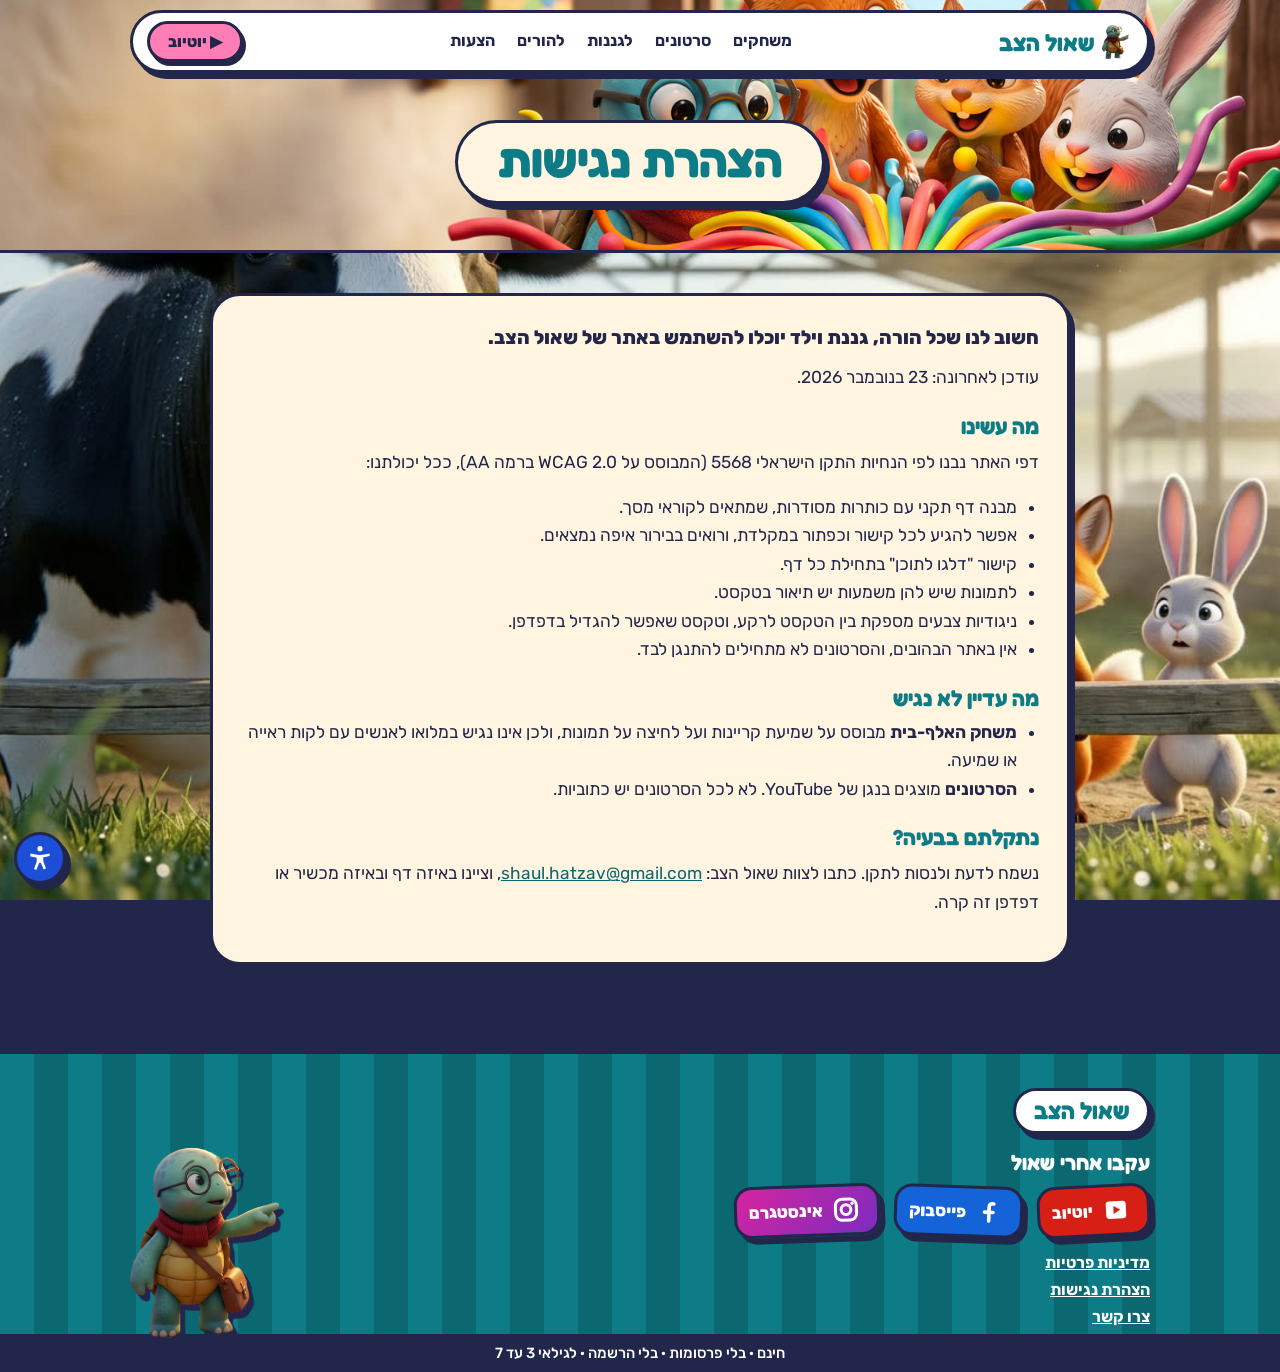
==== commit 52a10358: "Top bar: YouTube button" ====
--- a/accessibility/index.html
+++ b/accessibility/index.html
@@ -18,7 +18,14 @@
 <link rel="preconnect" href="https://fonts.googleapis.com">
 <link rel="preconnect" href="https://fonts.gstatic.com" crossorigin>
 <link href="https://fonts.googleapis.com/css2?family=Fredoka:wght@500;600;700&family=Rubik:wght@400;500;700;800;900&display=swap" rel="stylesheet">
-<link rel="stylesheet" href="../css/site.css?v=5">
+<link rel="stylesheet" href="../css/site.css?v=9">
+<link rel="manifest" href="/manifest.webmanifest">
+<meta name="theme-color" content="#0e7c86">
+<link rel="apple-touch-icon" href="/img/apple-touch-icon.png">
+<meta name="apple-mobile-web-app-capable" content="yes">
+<meta name="mobile-web-app-capable" content="yes">
+<meta name="apple-mobile-web-app-title" content="שאול הצב">
+<script src="/js/install.js" defer></script>
 </head>
 <body>
 <a class="skip" href="#main">דלגו לתוכן</a>
@@ -26,7 +33,8 @@
   <a class="logo" href="../index.html"><img src="../img/shaul.png" alt="" width="313" height="398">שאול הצב</a>
   <nav aria-label="ראשי"><a href="../alef-bet/">משחקים</a><a href="../videos/">סרטונים</a><a href="../gan/">לגננות</a><a href="../index.html#about">להורים</a><a href="../index.html#ideas">הצעות</a></nav>
   <details class="menu"><summary>תפריט</summary><div class="st"><a href="../alef-bet/">משחקים</a><a href="../videos/">סרטונים</a><a href="../gan/">לגננות</a><a href="../index.html#about">להורים</a><a href="../index.html#ideas">הצעות</a></div></details>
-  <a class="pill p" href="https://www.youtube.com/channel/UC1-MnNsGyyjfJZPgiCrN3sg?sub_confirmation=1" rel="noopener">הרשמה לערוץ</a>
+  <button class="pill inst" type="button" data-install hidden aria-label="התקנת שאול הצב בטלפון">📲<span class="t"> התקנה</span></button>
+  <a class="pill p" href="https://www.youtube.com/channel/UC1-MnNsGyyjfJZPgiCrN3sg?sub_confirmation=1" rel="noopener" aria-label="הרשמה לערוץ היוטיוב של שאול הצב">▶ יוטיוב</a>
 </div></header>
 <main id="main">
 
--- a/css/site.css
+++ b/css/site.css
@@ -1,4 +1,4 @@
-﻿/* shaulhatzav.co.il — shared styles (23/11/2026).
+/* shaulhatzav.co.il — shared styles (23/11/2026).
    Look: real episode art behind every section, text on opaque "sticker" cards (3px ink outline + hard shadow),
    Fredoka headings, Rubik text. Colours with white text are dark enough for WCAG AA (teal-d 4.9:1, purple 5.6:1). */
 :root { --cream: #fff5e1; --teal: #17a3a8; --teal-d: #0e7c86; --teal-dd: #0b6770; --yellow: #ffd23f; --red: #d9432a; --pink: #ff7eb6; --purple: #6a48f0; --ink: #22264a; --sky: #7fd0ea; --mint: #a5dcc0; }
@@ -34,6 +34,9 @@
 .bar nav a:hover, .bar nav a[aria-current] { border-bottom-color: var(--teal-d); }
 .bar .pill { padding: 8px 18px; font-size: .98rem; box-shadow: 3px 4px 0 var(--ink); white-space: nowrap; }
 .menu { display: none; }
+/* install-to-home-screen button (28/11): shown by js/install.js only where installing is possible */
+.pill.inst { font: inherit; font-weight: 800; cursor: pointer; background: var(--yellow); }
+.bar .pill.inst { font-size: .98rem; }
 
 /* sections on episode art */
 section, .hero, .pagehead { position: relative; background: center / cover no-repeat; border-bottom: 3px solid var(--ink); }
@@ -46,12 +49,37 @@
 .side.l { grid-template-columns: 1fr minmax(0, 480px); } .side.l .panel { grid-column: 2; }
 
 .hero { background-position: 70% center; padding: 110px 0 70px; min-height: 600px; display: flex; align-items: center; }
-.hero .in { width: 100%; }
+.hero .in { width: 100%; z-index: 1; }
+/* the 3D picture (js/hero3d.js) sits under the panel, over the CSS background it replaces */
+.hero3d { position: absolute; top: 0; left: 0; width: 100%; height: 100%; display: block; z-index: 0; pointer-events: none; }
 .hero .panel { background: var(--teal-d); color: #fff; max-width: 480px; margin-right: auto; margin-left: 0; text-align: center; padding: 26px 24px 30px; position: relative; }
 .hero h1 { font-size: clamp(2.5rem, 7vw, 4rem); color: #fff; -webkit-text-stroke: 9px var(--ink); paint-order: stroke fill; }
 .hero h1 span { color: var(--yellow); white-space: nowrap; }
 .hero p { font-size: 1.15rem; font-weight: 500; line-height: 1.5; margin: 12px 0 18px; }
 .btns { display: flex; gap: 12px; flex-wrap: wrap; justify-content: center; }
+/* hero: one smaller card per game, each on its own game picture so children see which game it is */
+.games { max-width: 440px; margin-right: auto; margin-left: 0; display: flex; flex-direction: column; gap: 22px; }
+.game { position: relative; display: block; min-height: 240px; border-radius: 26px; background: center / cover no-repeat; color: #fff; text-decoration: none; transition: transform .12s, box-shadow .12s; }
+.game:hover { transform: translate(2px, 2px); box-shadow: 3px 4px 0 var(--ink); }
+.game .txt { position: absolute; inset: auto 0 0 0; padding: 34px 16px 12px; border-radius: 0 0 23px 23px; text-align: right;
+  background: linear-gradient(to top, rgba(14,124,134,.96) 0 45%, rgba(14,124,134,0)); }
+.game h1, .game h2 { font-size: clamp(1.75rem, 4.6vw, 2.3rem); color: #fff; -webkit-text-stroke: 7px var(--ink); paint-order: stroke fill; margin: 0; line-height: 1.1; }
+.game h1 span, .game h2 span { color: var(--yellow); white-space: nowrap; }
+.game .d { display: block; font-size: 1rem; font-weight: 600; line-height: 1.4; margin: 4px 0 2px; text-shadow: 0 1px 2px rgba(0,0,0,.4); max-width: 70%; }
+.game .pill { position: absolute; left: 14px; bottom: 14px; padding: 9px 18px; }
+.game .sign { position: absolute; top: 12px; left: 14px; line-height: 1; filter: drop-shadow(3px 4px 0 var(--ink)); }
+.game .sign.alef { display: flex; gap: 4px; direction: rtl; }
+.game .sign.alef b { font-family: 'Fredoka', 'Rubik', sans-serif; font-weight: 700; font-size: 2.6rem; width: 54px; height: 54px; display: grid; place-items: center; border-radius: 14px; border: 3px solid var(--ink); color: #fff; }
+.game .sign.alef b:nth-child(1) { background: var(--red); transform: rotate(-6deg); }
+.game .sign.alef b:nth-child(2) { background: var(--purple); transform: rotate(4deg); }
+.game .sign.alef b:nth-child(3) { background: #2f9e44; transform: rotate(-3deg); }
+.game .sign.race { font-size: 3rem; transform: rotate(-8deg); }
+/* third hero card (28/11): the YouTube channel; a drawn red play badge, not YouTube's logo */
+.game .sign.yt { width: 74px; height: 54px; display: grid; place-items: center; background: #d81f16; color: #fff; font-size: 1.9rem; border-radius: 16px; border: 3px solid var(--ink); transform: rotate(-5deg); }
+@media (min-width: 761px) { .game.ytc .d { max-width: 50%; } }   /* its button is wider than the games' buttons */
+.game .kart { position: absolute; left: 50%; top: 18px; height: 118px; width: auto; transform: translateX(-50%); filter: drop-shadow(0 6px 4px rgba(0,0,0,.35)); }
+.games .free { margin: 0; text-align: center; font-weight: 800; color: #fff; background: rgba(34,38,74,.75); border-radius: 999px; padding: 6px 14px; align-self: center; }
+.games .free a { color: var(--yellow); }
 .new { position: absolute; top: -20px; right: 8px; background: var(--red); color: #fff; font-weight: 900; padding: 7px 16px; border-radius: 16px; transform: rotate(6deg); }
 .rib { overflow: hidden; padding: 16px 0; margin: -32px 0 -18px; position: relative; z-index: 3; }
 .ribbon { background: var(--yellow); border-block: 3px solid var(--ink); transform: rotate(-1.4deg) scale(1.05); font-family: 'Fredoka', sans-serif; font-weight: 700; font-size: 1.45rem; white-space: nowrap; overflow: hidden; padding: 9px 0; text-align: center; }
@@ -127,8 +155,17 @@
   .menu div a:last-child { border-bottom: 0; }
   .bar .b { padding: 6px 8px 6px 10px; gap: 6px; } .logo { font-size: 1.2rem; padding-right: 2px; } .logo img { height: 28px; }
   .bar .pill { padding: 7px 12px; font-size: .9rem; }
+  .bar .pill.inst { font-size: .9rem; padding: 7px 10px; }
+  @media (max-width: 480px) { .bar .pill.inst .t, .bar .pill.p .t { display: none; } .bar .pill.inst { padding: 5px 9px; } }
   .hero { padding: 300px 0 46px; min-height: 0; background-position: 62% top; background-size: auto 330px; background-color: var(--teal-d); align-items: flex-end; }
-  .hero .panel { margin: 0 auto; }
+  .hero .panel, .games { margin: 0 auto; }
+  .game { min-height: 275px; }
+  .game .kart { height: 104px; top: 14px; }
+  /* 28/11: on a phone the button sat over the description, so here it comes under the text instead of beside it */
+  .game .d { max-width: none; font-size: .95rem; }
+  .game .pill { position: static; margin-top: 8px; }
+  .game .txt { padding-bottom: 14px; }
+  .hero3d { height: 330px; bottom: auto; }
   section { padding: 230px 0 34px; background-size: auto 250px; background-position: center top; background-color: var(--cream); }
   section.plain { padding-top: 40px; background-size: cover; }
   .side, .side.l { grid-template-columns: 1fr; } .side.l .panel { grid-column: 1; }
